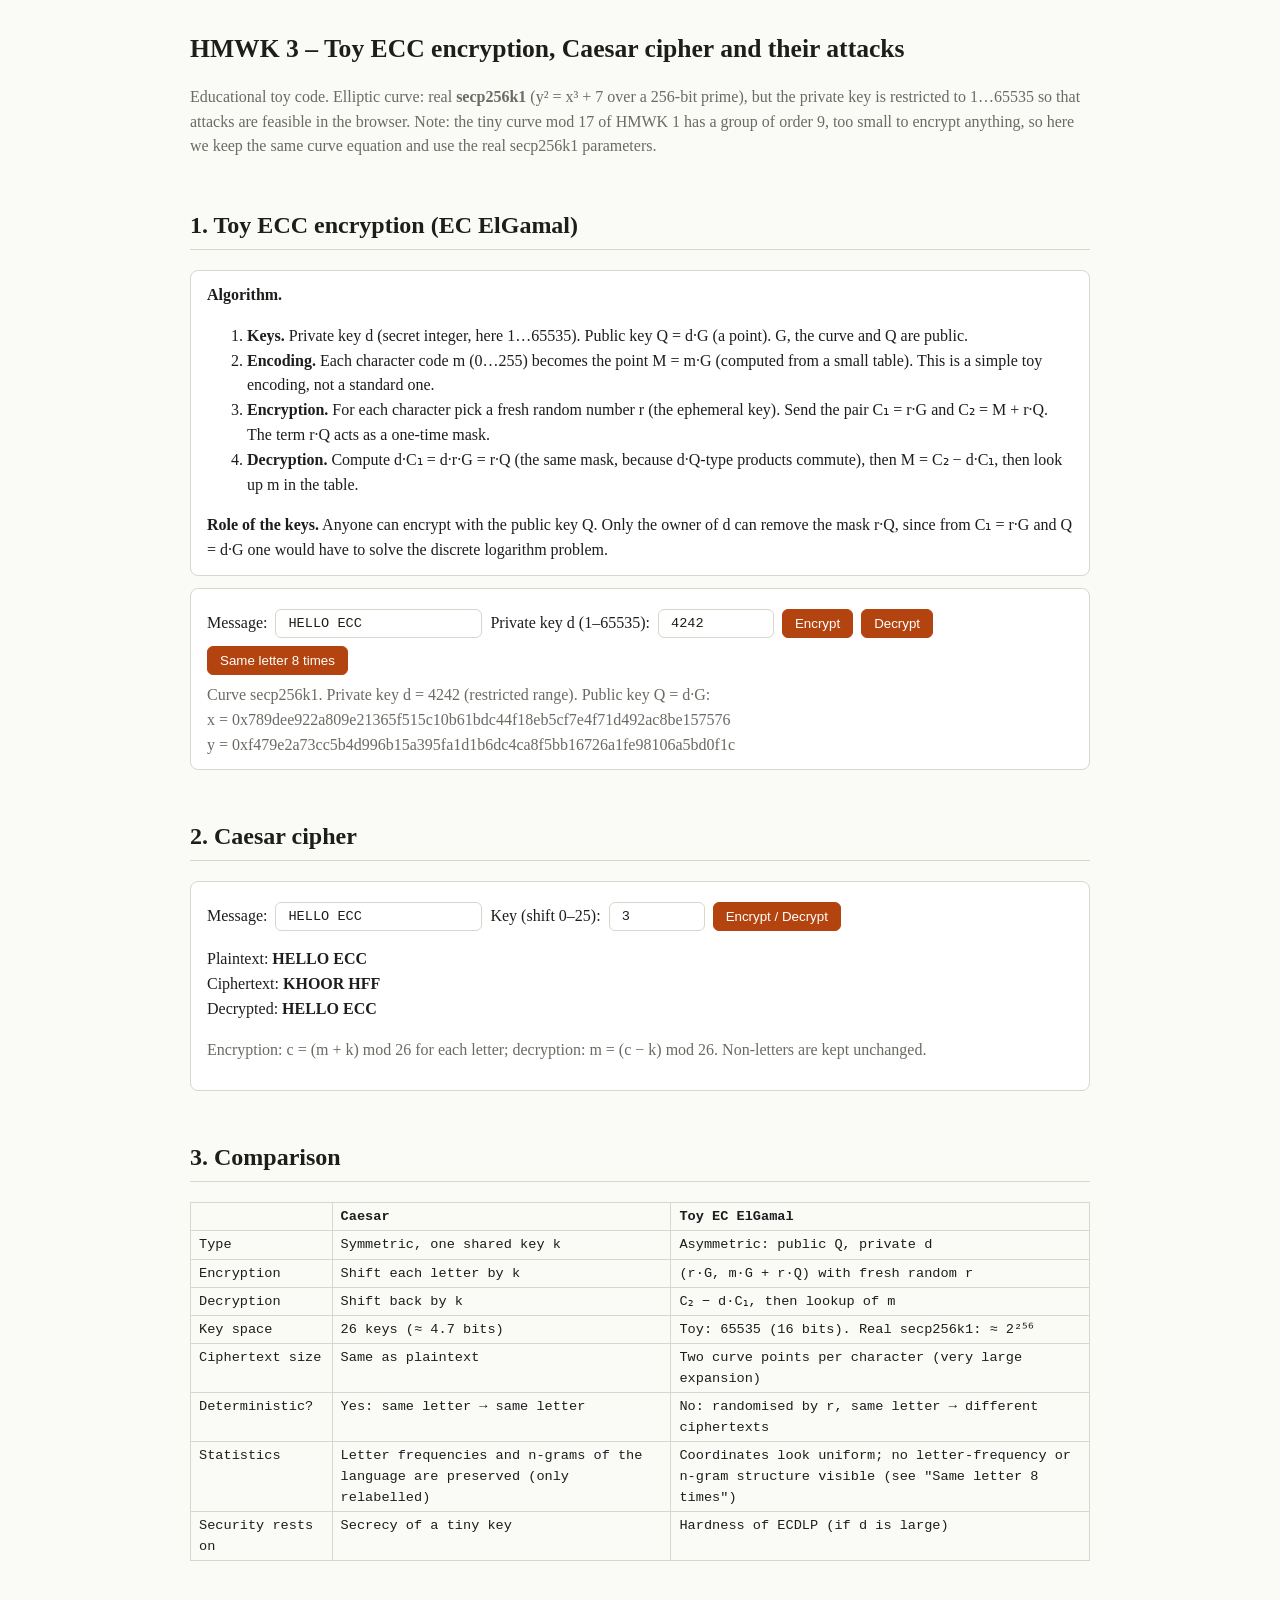
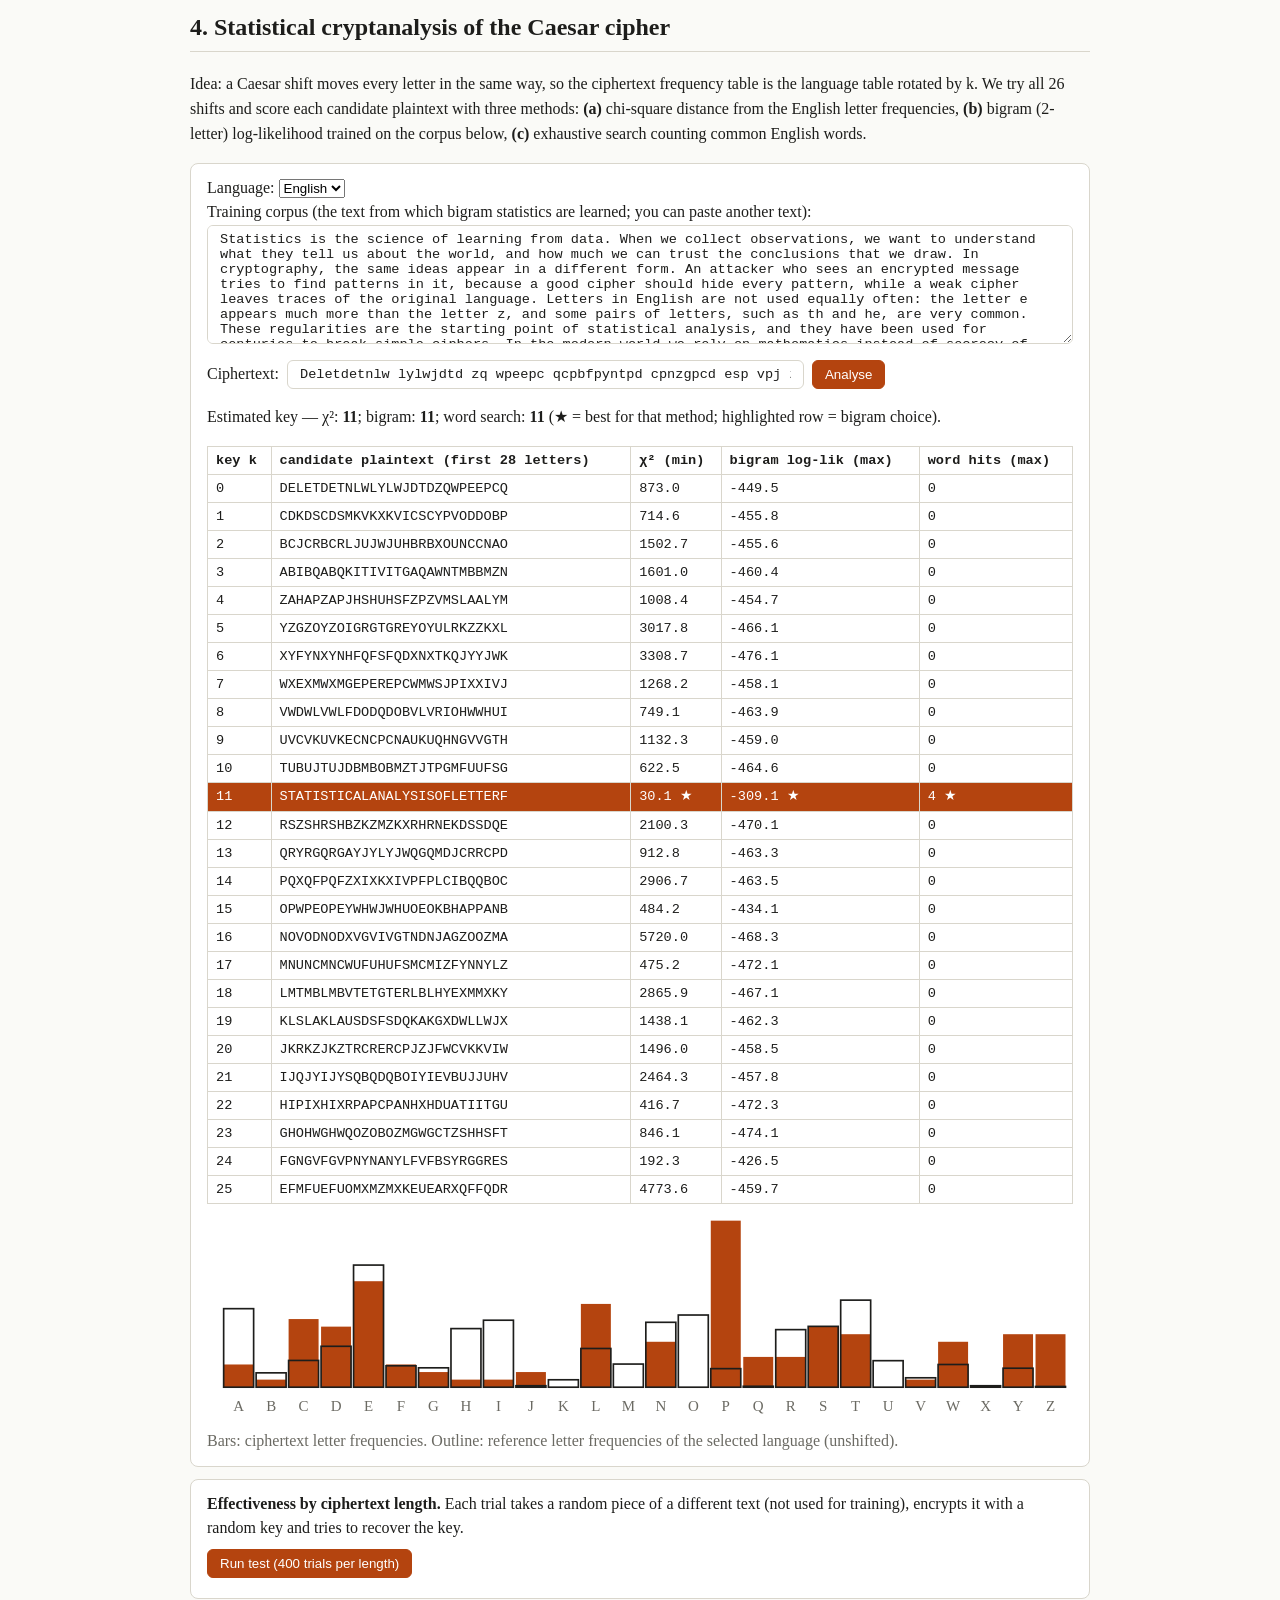
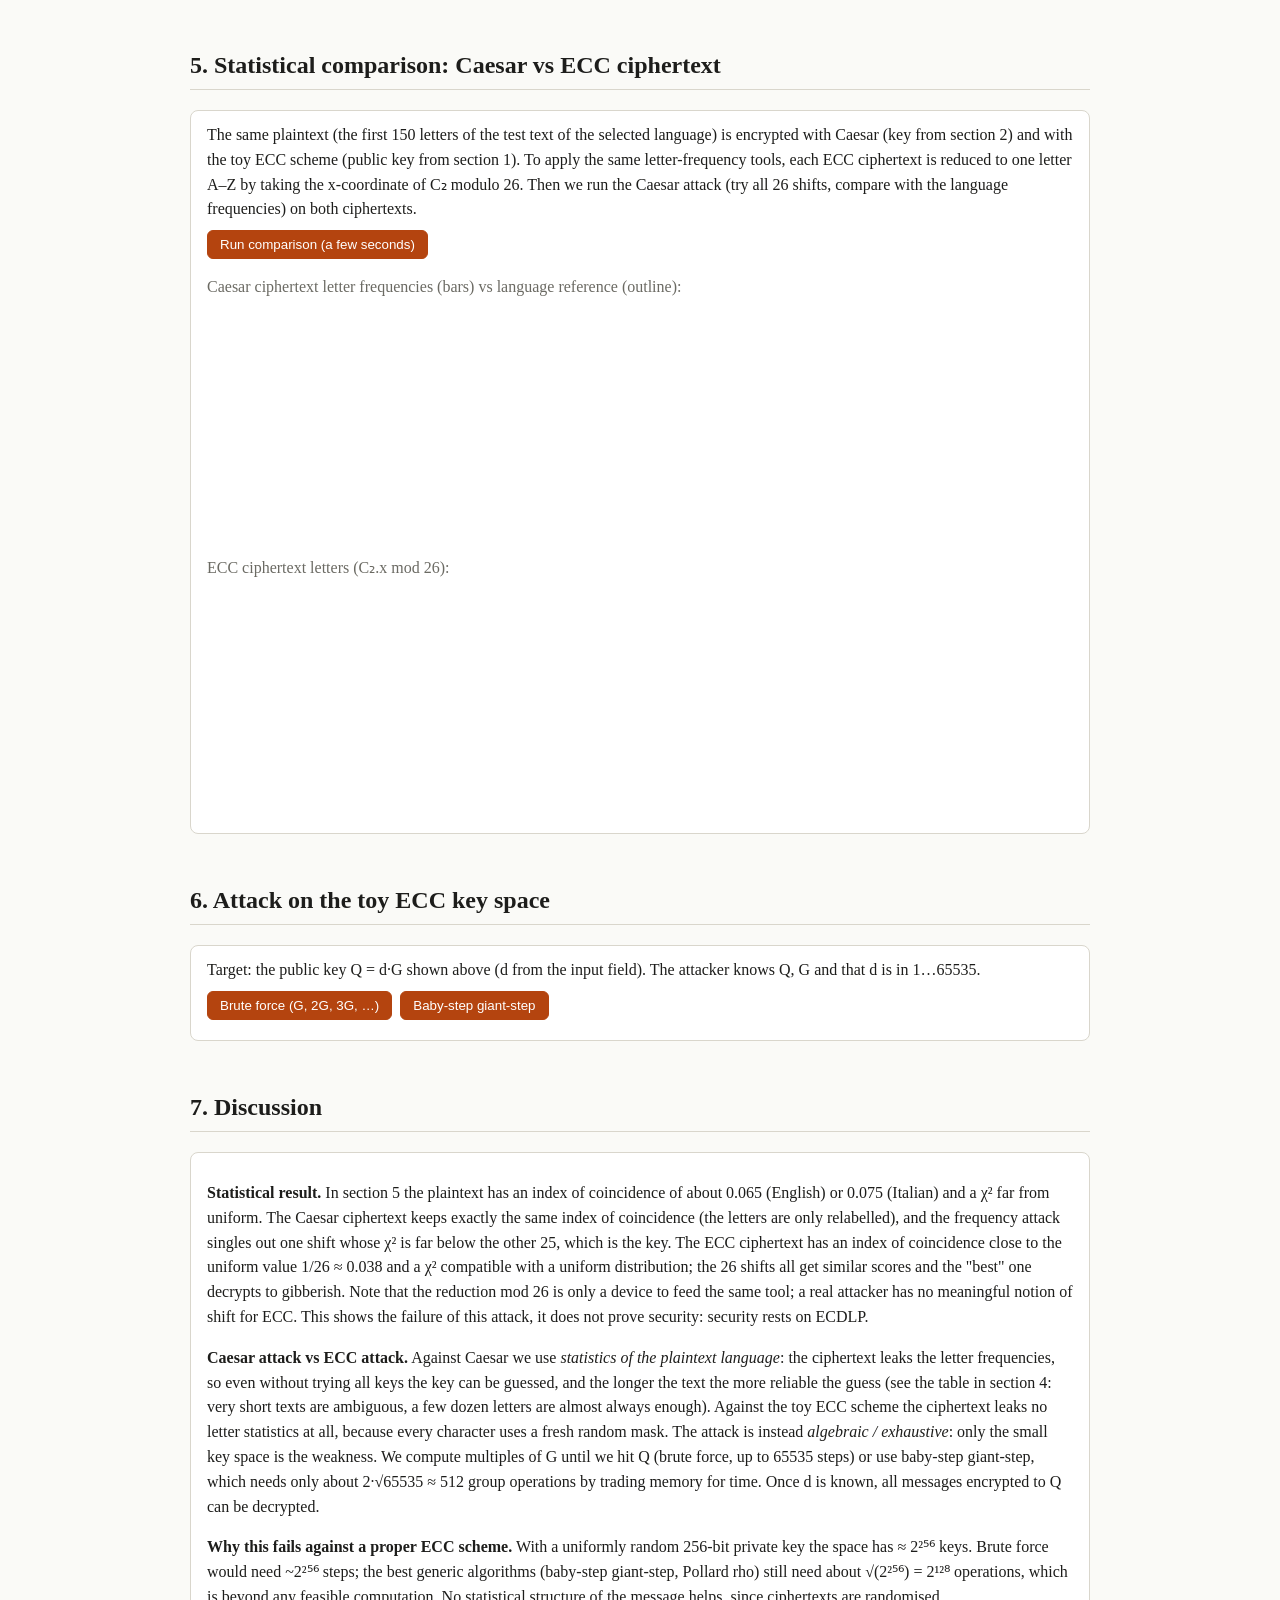
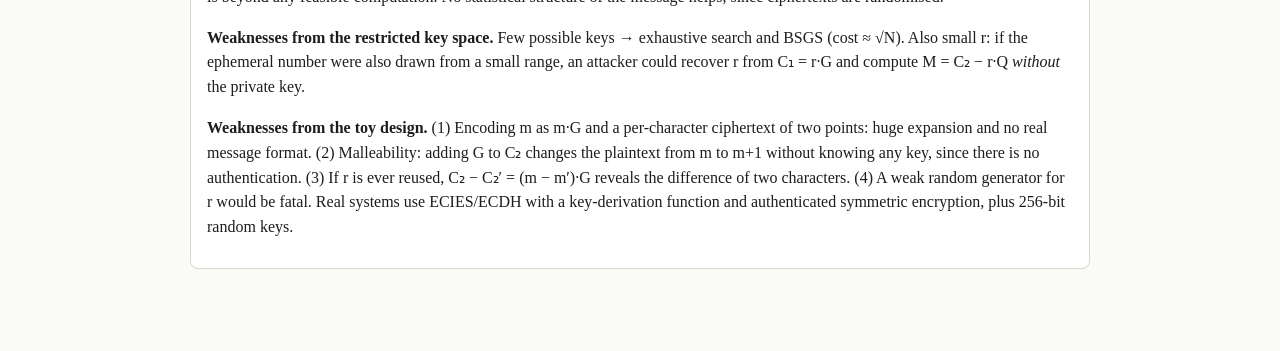
==== hw2--/index.html @ d11acdaa "hw2" ====
<!DOCTYPE html>
<html lang="en">
<head>
<meta charset="utf-8">
<meta name="viewport" content="width=device-width, initial-scale=1, viewport-fit=cover">
<title>HMWK 3 – Toy ECC encryption, Caesar cipher and attacks</title>
<link rel="stylesheet" href="style.css">
</head>
<body>
<main>
<h1>HMWK 3 – Toy ECC encryption, Caesar cipher and their attacks</h1>
<p class="mut">Educational toy code. Elliptic curve: real <b>secp256k1</b> (y² = x³ + 7 over a 256-bit prime), but the private key is restricted to 1…65535 so that attacks are feasible in the browser. Note: the tiny curve mod 17 of HMWK 1 has a group of order 9, too small to encrypt anything, so here we keep the same curve equation and use the real secp256k1 parameters.</p>

<h2>1. Toy ECC encryption (EC ElGamal)</h2>
<div class="card">
<b>Algorithm.</b>
<ol>
<li><b>Keys.</b> Private key d (secret integer, here 1…65535). Public key Q = d·G (a point). G, the curve and Q are public.</li>
<li><b>Encoding.</b> Each character code m (0…255) becomes the point M = m·G (computed from a small table). This is a simple toy encoding, not a standard one.</li>
<li><b>Encryption.</b> For each character pick a fresh random number r (the ephemeral key). Send the pair C₁ = r·G and C₂ = M + r·Q. The term r·Q acts as a one-time mask.</li>
<li><b>Decryption.</b> Compute d·C₁ = d·r·G = r·Q (the same mask, because d·Q-type products commute), then M = C₂ − d·C₁, then look up m in the table.</li>
</ol>
<b>Role of the keys.</b> Anyone can encrypt with the public key Q. Only the owner of d can remove the mask r·Q, since from C₁ = r·G and Q = d·G one would have to solve the discrete logarithm problem.
</div>
<div class="card">
<div class="row">Message: <input id="msg" value="HELLO ECC" size="22"> Private key d (1–65535): <input id="d" type="number" min="1" max="65535" value="4242" style="width:90px">
<button id="enc">Encrypt</button><button id="dec">Decrypt</button><button id="demoA">Same letter 8 times</button></div>
<div id="eccInfo" class="mut" style="word-break:break-all"></div>
<div class="scroll"><table id="eccTbl"></table></div>
<div id="eccOut"></div>
</div>

<h2>2. Caesar cipher</h2>
<div class="card">
<div class="row">Message: <input id="cmsg" value="HELLO ECC" size="22"> Key (shift 0–25): <input id="ck" type="number" min="0" max="25" value="3" style="width:70px"><button id="cgo">Encrypt / Decrypt</button></div>
<div id="cOut"></div>
<p class="mut">Encryption: c = (m + k) mod 26 for each letter; decryption: m = (c − k) mod 26. Non-letters are kept unchanged.</p>
</div>

<h2>3. Comparison</h2>
<div class="scroll"><table>
<tr><th></th><th>Caesar</th><th>Toy EC ElGamal</th></tr>
<tr><td>Type</td><td>Symmetric, one shared key k</td><td>Asymmetric: public Q, private d</td></tr>
<tr><td>Encryption</td><td>Shift each letter by k</td><td>(r·G, m·G + r·Q) with fresh random r</td></tr>
<tr><td>Decryption</td><td>Shift back by k</td><td>C₂ − d·C₁, then lookup of m</td></tr>
<tr><td>Key space</td><td>26 keys (≈ 4.7 bits)</td><td>Toy: 65535 (16 bits). Real secp256k1: ≈ 2²⁵⁶</td></tr>
<tr><td>Ciphertext size</td><td>Same as plaintext</td><td>Two curve points per character (very large expansion)</td></tr>
<tr><td>Deterministic?</td><td>Yes: same letter → same letter</td><td>No: randomised by r, same letter → different ciphertexts</td></tr>
<tr><td>Statistics</td><td>Letter frequencies and n-grams of the language are preserved (only relabelled)</td><td>Coordinates look uniform; no letter-frequency or n-gram structure visible (see "Same letter 8 times")</td></tr>
<tr><td>Security rests on</td><td>Secrecy of a tiny key</td><td>Hardness of ECDLP (if d is large)</td></tr>
</table></div>

<h2>4. Statistical cryptanalysis of the Caesar cipher</h2>
<p>Idea: a Caesar shift moves every letter in the same way, so the ciphertext frequency table is the language table rotated by k. We try all 26 shifts and score each candidate plaintext with three methods: <b>(a)</b> chi-square distance from the English letter frequencies, <b>(b)</b> bigram (2-letter) log-likelihood trained on the corpus below, <b>(c)</b> exhaustive search counting common English words.</p>
<div class="card">
Language: <select id="lang"><option value="en">English</option><option value="it">Italian</option></select><br>Training corpus (the text from which bigram statistics are learned; you can paste another text):
<textarea id="corpus" rows="7"></textarea>
<div class="row">Ciphertext: <input id="cipher" size="60"><button id="an">Analyse</button></div>
<div id="anOut"></div>
<svg id="freq" viewBox="0 0 520 130"></svg>
<div class="mut">Bars: ciphertext letter frequencies. Outline: reference letter frequencies of the selected language (unshifted).</div>
</div>
<div class="card">
<b>Effectiveness by ciphertext length.</b> Each trial takes a random piece of a different text (not used for training), encrypts it with a random key and tries to recover the key.
<div class="row"><button id="test">Run test (400 trials per length)</button></div>
<div class="scroll"><table id="testTbl"></table></div>
<div id="testNote" class="mut"></div>
</div>

<h2>5. Statistical comparison: Caesar vs ECC ciphertext</h2>
<div class="card">
The same plaintext (the first 150 letters of the test text of the selected language) is encrypted with Caesar (key from section 2) and with the toy ECC scheme (public key from section 1). To apply the same letter-frequency tools, each ECC ciphertext is reduced to one letter A–Z by taking the x-coordinate of C₂ modulo 26. Then we run the Caesar attack (try all 26 shifts, compare with the language frequencies) on both ciphertexts.
<div class="row"><button id="cmp">Run comparison (a few seconds)</button></div>
<div id="cmpOut"></div>
<p class="mut">Caesar ciphertext letter frequencies (bars) vs language reference (outline):</p>
<svg id="freqC" viewBox="0 0 520 130"></svg>
<p class="mut">ECC ciphertext letters (C₂.x mod 26):</p>
<svg id="freqE" viewBox="0 0 520 130"></svg>
</div>

<h2>6. Attack on the toy ECC key space</h2>
<div class="card">
Target: the public key Q = d·G shown above (d from the input field). The attacker knows Q, G and that d is in 1…65535.
<div class="row"><button id="bf">Brute force (G, 2G, 3G, …)</button><button id="bsgs">Baby-step giant-step</button></div>
<div id="atkOut"></div>
</div>

<h2>7. Discussion</h2>
<div class="card">
<p><b>Statistical result.</b> In section 5 the plaintext has an index of coincidence of about 0.065 (English) or 0.075 (Italian) and a χ² far from uniform. The Caesar ciphertext keeps exactly the same index of coincidence (the letters are only relabelled), and the frequency attack singles out one shift whose χ² is far below the other 25, which is the key. The ECC ciphertext has an index of coincidence close to the uniform value 1/26 ≈ 0.038 and a χ² compatible with a uniform distribution; the 26 shifts all get similar scores and the "best" one decrypts to gibberish. Note that the reduction mod 26 is only a device to feed the same tool; a real attacker has no meaningful notion of shift for ECC. This shows the failure of this attack, it does not prove security: security rests on ECDLP.</p>
<p><b>Caesar attack vs ECC attack.</b> Against Caesar we use <i>statistics of the plaintext language</i>: the ciphertext leaks the letter frequencies, so even without trying all keys the key can be guessed, and the longer the text the more reliable the guess (see the table in section 4: very short texts are ambiguous, a few dozen letters are almost always enough). Against the toy ECC scheme the ciphertext leaks no letter statistics at all, because every character uses a fresh random mask. The attack is instead <i>algebraic / exhaustive</i>: only the small key space is the weakness. We compute multiples of G until we hit Q (brute force, up to 65535 steps) or use baby-step giant-step, which needs only about 2·√65535 ≈ 512 group operations by trading memory for time. Once d is known, all messages encrypted to Q can be decrypted.</p>
<p><b>Why this fails against a proper ECC scheme.</b> With a uniformly random 256-bit private key the space has ≈ 2²⁵⁶ keys. Brute force would need ~2²⁵⁶ steps; the best generic algorithms (baby-step giant-step, Pollard rho) still need about √(2²⁵⁶) = 2¹²⁸ operations, which is beyond any feasible computation. No statistical structure of the message helps, since ciphertexts are randomised.</p>
<p><b>Weaknesses from the restricted key space.</b> Few possible keys → exhaustive search and BSGS (cost ≈ √N). Also small r: if the ephemeral number were also drawn from a small range, an attacker could recover r from C₁ = r·G and compute M = C₂ − r·Q <i>without</i> the private key.</p>
<p><b>Weaknesses from the toy design.</b> (1) Encoding m as m·G and a per-character ciphertext of two points: huge expansion and no real message format. (2) Malleability: adding G to C₂ changes the plaintext from m to m+1 without knowing any key, since there is no authentication. (3) If r is ever reused, C₂ − C₂′ = (m − m′)·G reveals the difference of two characters. (4) A weak random generator for r would be fatal. Real systems use ECIES/ECDH with a key-derivation function and authenticated symmetric encryption, plus 256-bit random keys.</p>
</div>
</main>

<script src="script.js"></script>
</body>
</html>
---- hw2--/style.css ----
/* ===== Colors (light theme by default) ===== */
:root {
  box-sizing: border-box;
  padding-top: env(safe-area-inset-top, 0px);
  padding-bottom: env(safe-area-inset-bottom, 0px);

  --bg: #fafaf7;
  --fg: #1d1d1b;
  --card: #fff;
  --line: #d9d6cc;
  --acc: #b4440f;
  --mut: #6b6a63;
}

/* ===== Dark theme (when the device is in dark mode) ===== */
@media (prefers-color-scheme: dark) {
  :root {
    --bg: #17171a;
    --fg: #ececea;
    --card: #222226;
    --line: #3a3a40;
    --acc: #ff9b5e;
    --mut: #a4a4a0;
  }
}

/* ===== Page layout ===== */
body {
  margin: 0;
  background: var(--bg);
  color: var(--fg);
  font: 16px/1.55 Georgia, "Times New Roman", serif;
}

main {
  max-width: 900px;
  margin: 0 auto;
  padding: 24px 16px 60px;
}

h1 {
  font-size: 1.6rem;
  margin: 0.2em 0;
}

h2 {
  margin-top: 2em;
  border-bottom: 1px solid var(--line);
  padding-bottom: 0.2em;
}

/* ===== Cards ===== */
.card {
  background: var(--card);
  border: 1px solid var(--line);
  border-radius: 8px;
  padding: 12px 16px;
  margin: 12px 0;
}

/* ===== Monospace elements ===== */
code,
pre,
table,
textarea,
input {
  font-family: ui-monospace, Menlo, Consolas, monospace;
  font-size: 0.85rem;
}

/* ===== Tables ===== */
.scroll {
  overflow-x: auto;
}

table {
  border-collapse: collapse;
  width: 100%;
}

th,
td {
  border: 1px solid var(--line);
  padding: 3px 8px;
  text-align: left;
  vertical-align: top;
}

tr.best td {
  background: var(--acc);
  color: #fff;
}

/* ===== Buttons and inputs ===== */
button,
input,
textarea {
  padding: 6px 12px;
  border-radius: 6px;
  border: 1px solid var(--line);
  background: var(--card);
  color: var(--fg);
}

button {
  cursor: pointer;
  background: var(--acc);
  color: #fff;
  border-color: var(--acc);
}

textarea {
  width: 100%;
  box-sizing: border-box;
}

/* ===== Helpers ===== */
.row {
  display: flex;
  flex-wrap: wrap;
  gap: 8px;
  align-items: center;
  margin: 8px 0;
}

.mut {
  color: var(--mut);
}

/* ===== Charts (SVG) ===== */
svg {
  max-width: 100%;
  height: auto;
}

.bar {
  fill: var(--acc);
}

.ref {
  fill: none;
  stroke: var(--fg);
  stroke-width: 1;
}
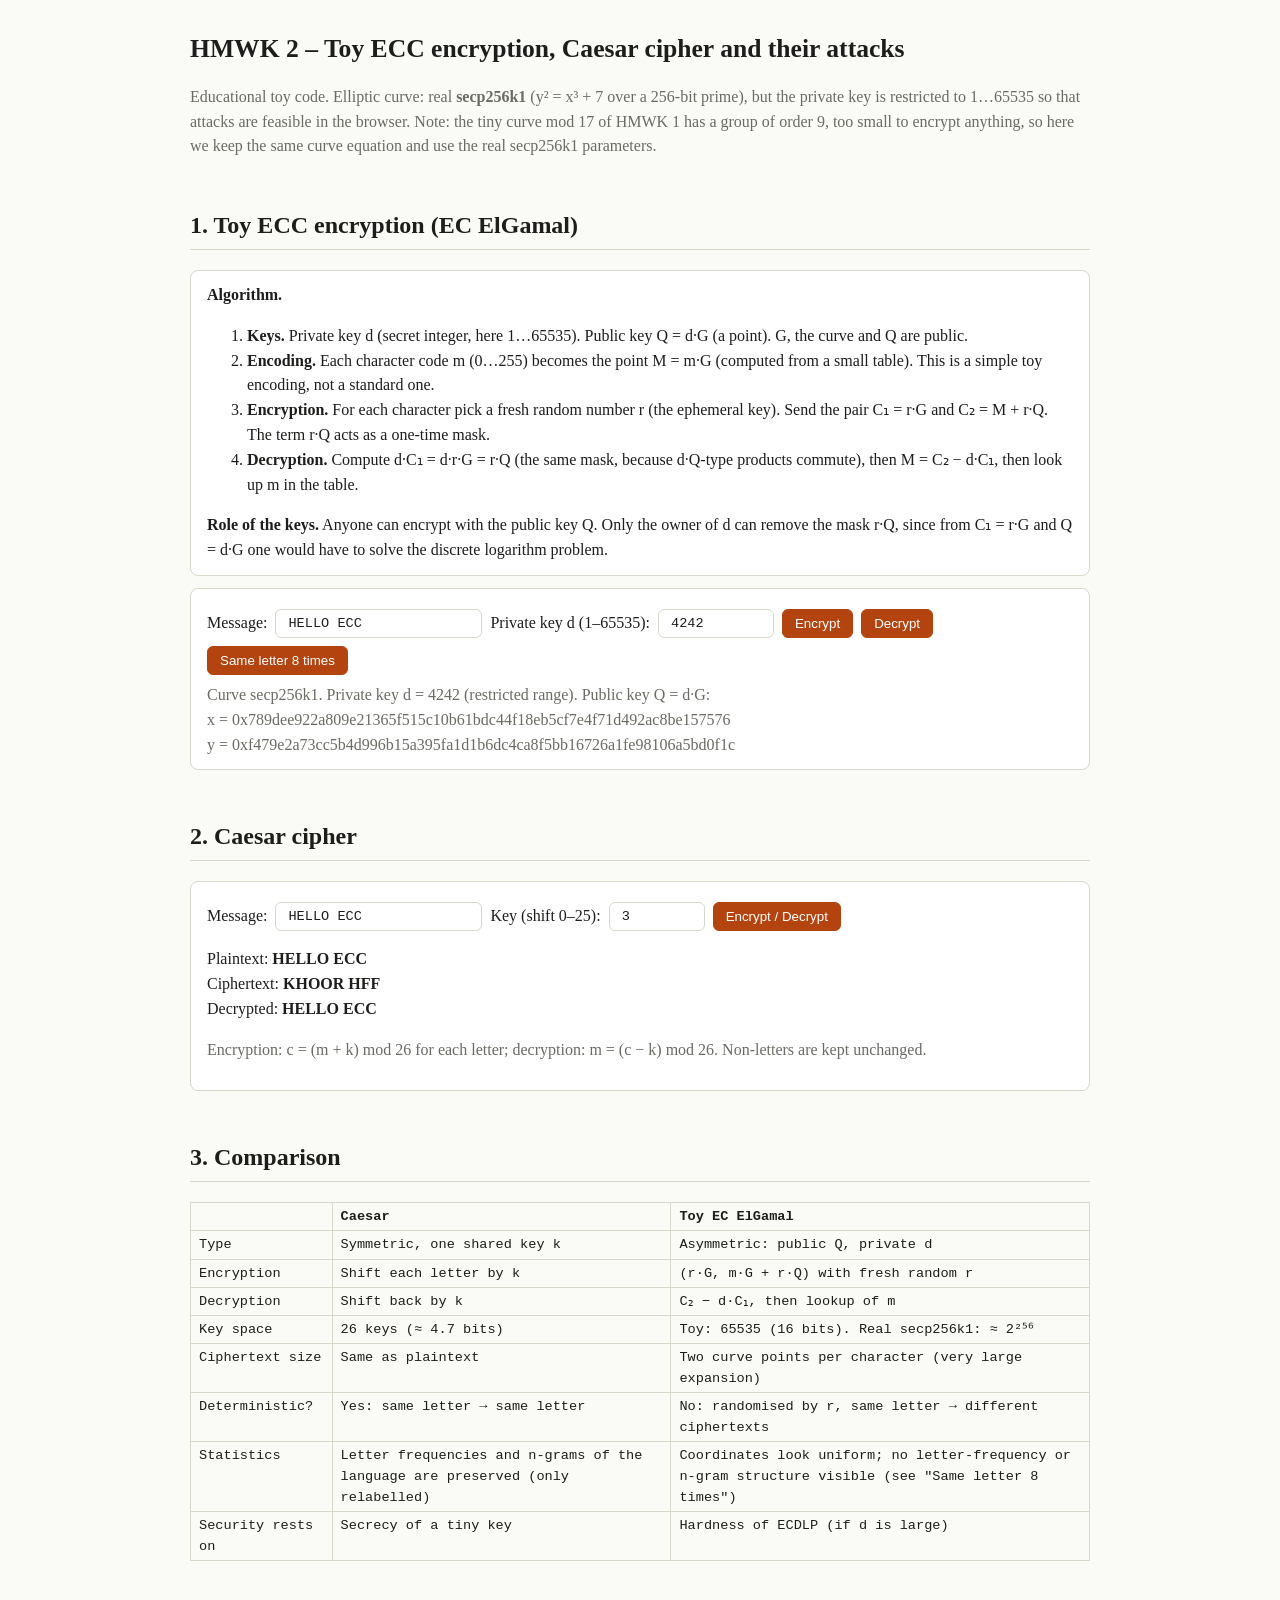
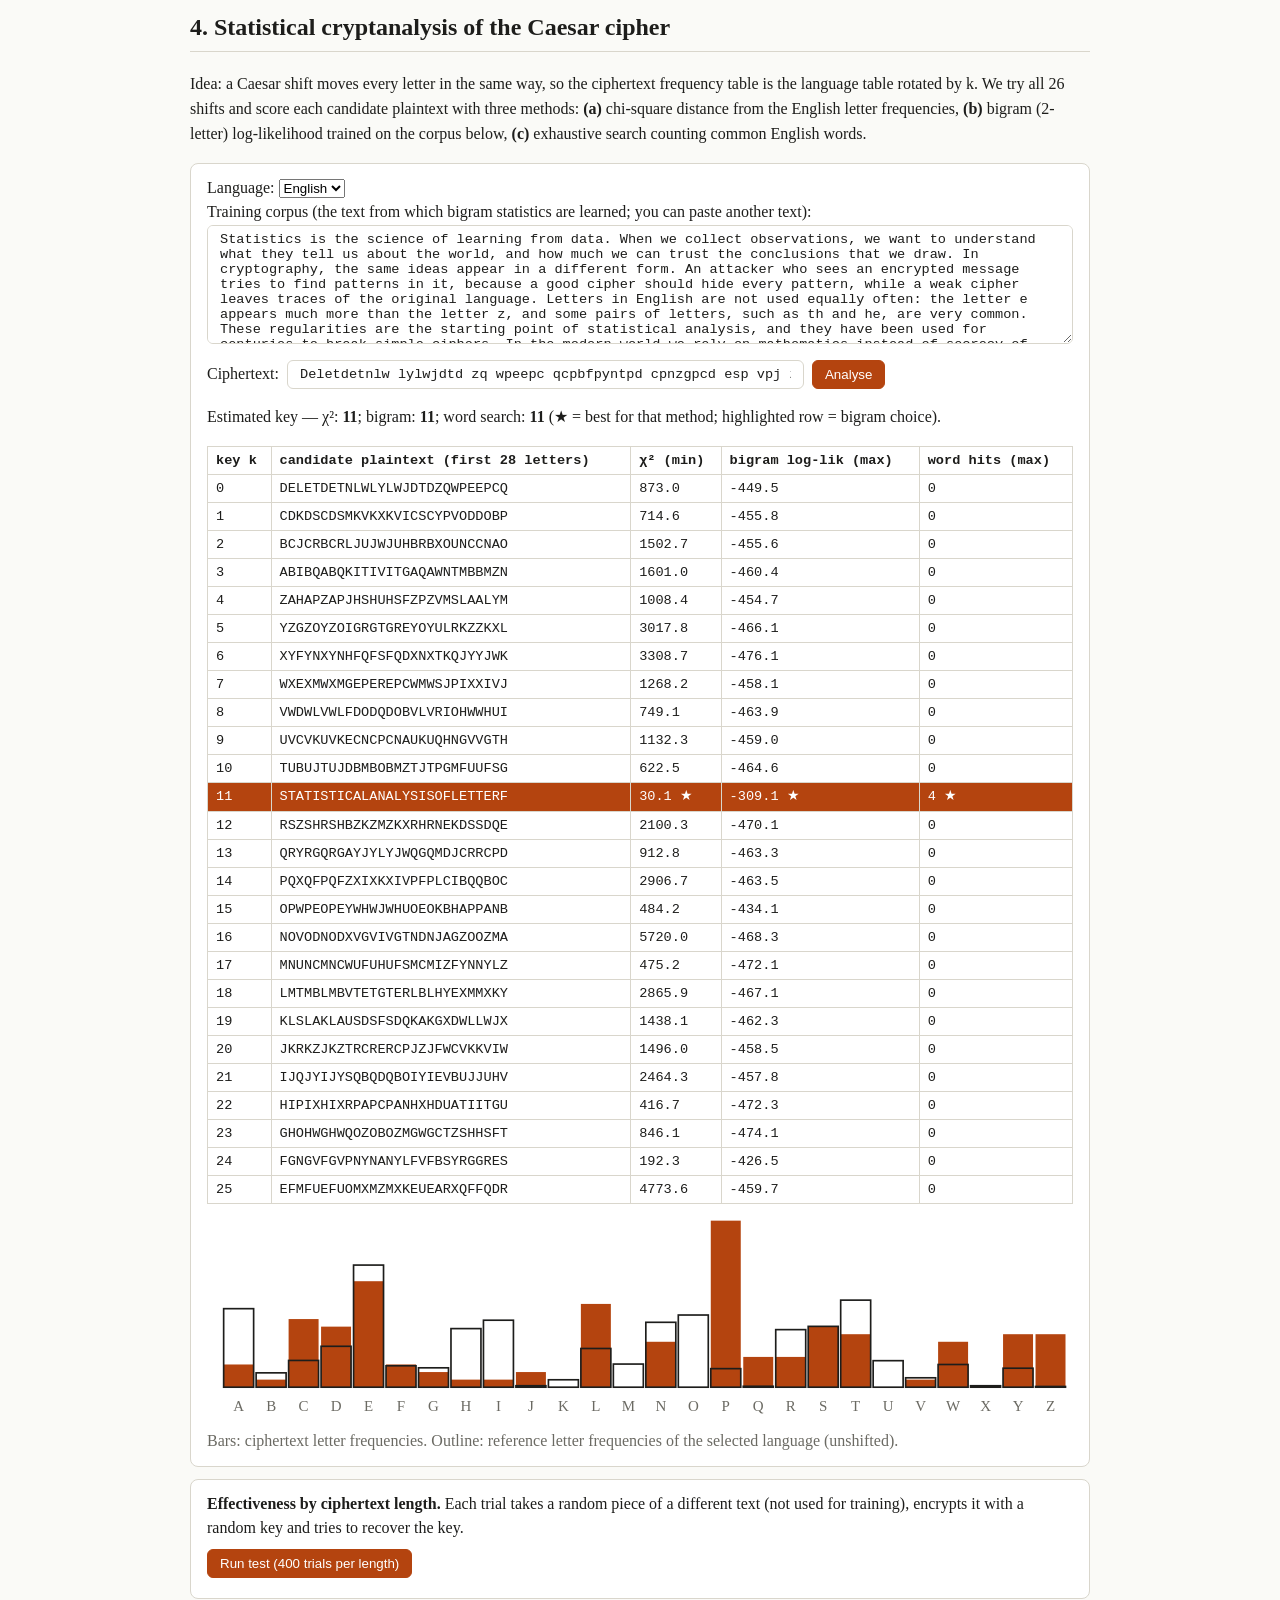
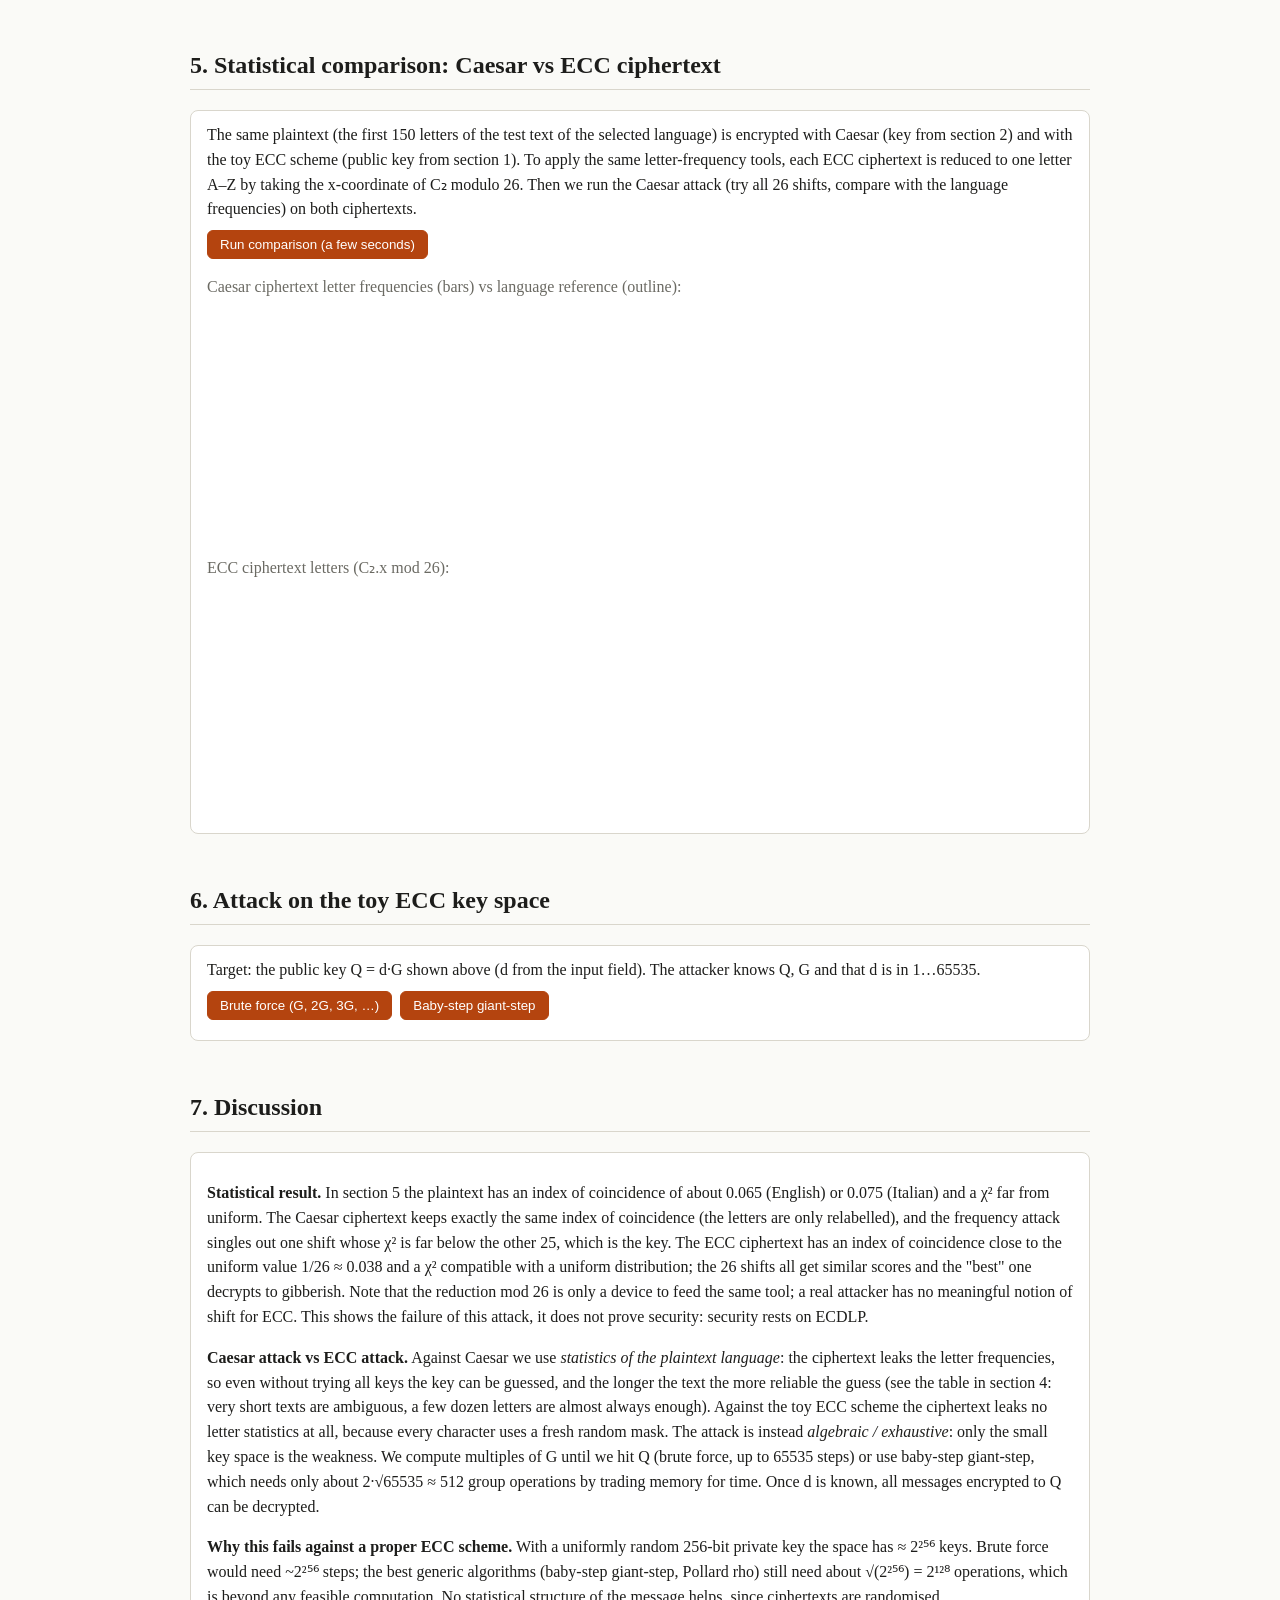
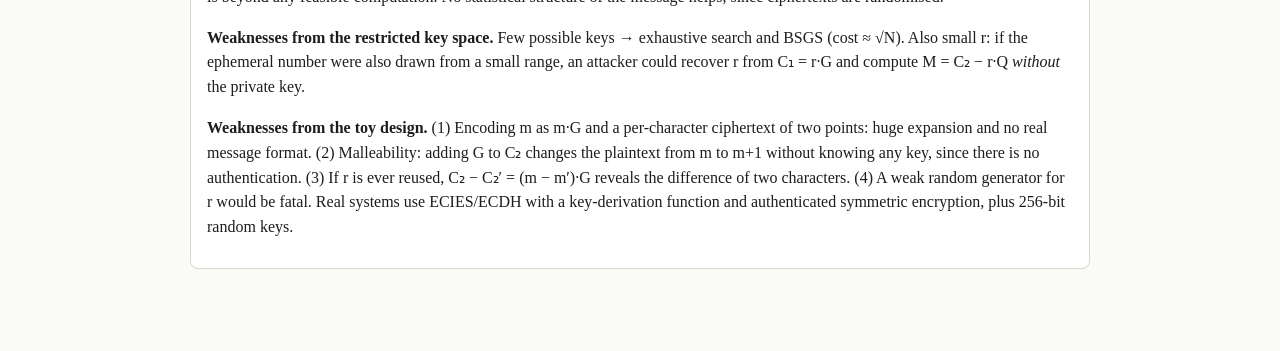
==== commit 4f7a2adb: "mod titile" ====
--- a/hw2--/index.html
+++ b/hw2--/index.html
@@ -3,12 +3,12 @@
 <head>
 <meta charset="utf-8">
 <meta name="viewport" content="width=device-width, initial-scale=1, viewport-fit=cover">
-<title>HMWK 3 – Toy ECC encryption, Caesar cipher and attacks</title>
+<title>HMWK 2 – Toy ECC encryption, Caesar cipher and attacks</title>
 <link rel="stylesheet" href="style.css">
 </head>
 <body>
 <main>
-<h1>HMWK 3 – Toy ECC encryption, Caesar cipher and their attacks</h1>
+<h1>HMWK 2 – Toy ECC encryption, Caesar cipher and their attacks</h1>
 <p class="mut">Educational toy code. Elliptic curve: real <b>secp256k1</b> (y² = x³ + 7 over a 256-bit prime), but the private key is restricted to 1…65535 so that attacks are feasible in the browser. Note: the tiny curve mod 17 of HMWK 1 has a group of order 9, too small to encrypt anything, so here we keep the same curve equation and use the real secp256k1 parameters.</p>
 
 <h2>1. Toy ECC encryption (EC ElGamal)</h2>
